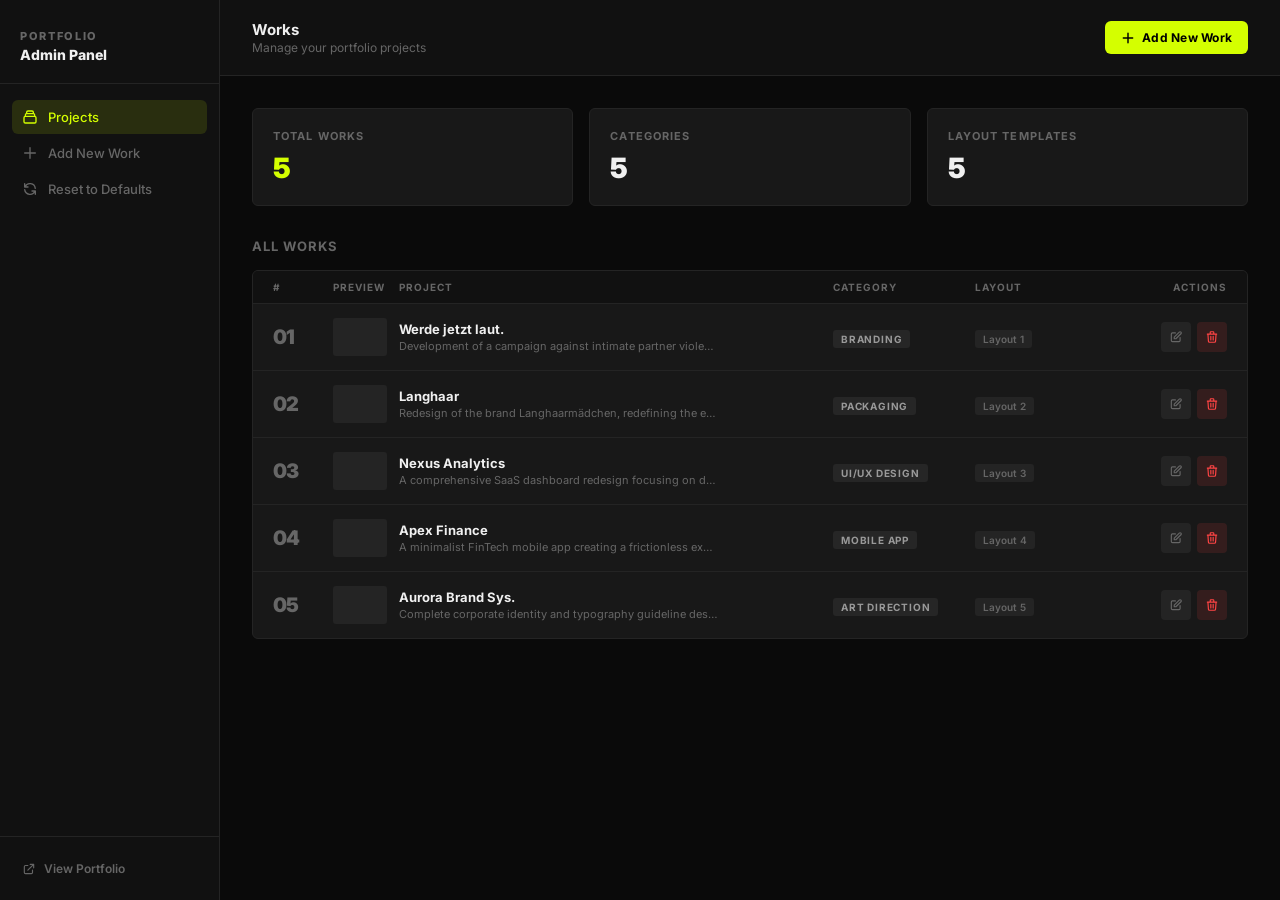
==== admin.html @ cf0fddd6 "Initial commit for portfolio" ====
<!DOCTYPE html>
<html lang="en">
<head>
  <meta charset="UTF-8" />
  <meta name="viewport" content="width=device-width, initial-scale=1.0" />
  <title>Admin — Portfolio</title>
  <link href="https://fonts.googleapis.com/css2?family=Inter:wght@300;400;500;600;700;800;900&display=swap" rel="stylesheet" />
  <script src="projects-data.js"></script>
  <style>
    *, *::before, *::after { box-sizing: border-box; margin: 0; padding: 0; }

    :root {
      --bg: #0a0a0a;
      --surface: #111111;
      --card: #181818;
      --border: #242424;
      --border-light: #2e2e2e;
      --accent: #d4ff00;
      --accent-dim: rgba(212,255,0,0.12);
      --text: #f0f0f0;
      --text-muted: #666;
      --text-dim: #999;
      --danger: #ff4444;
      --danger-dim: rgba(255,68,68,0.12);
      --success: #22c55e;
      --radius: 6px;
    }

    body {
      font-family: 'Inter', sans-serif;
      background: var(--bg);
      color: var(--text);
      display: flex;
      min-height: 100vh;
      overflow-x: hidden;
    }

    /* ── SIDEBAR ── */
    .sidebar {
      width: 220px;
      min-height: 100vh;
      background: var(--surface);
      border-right: 1px solid var(--border);
      display: flex;
      flex-direction: column;
      position: fixed;
      top: 0; left: 0;
      z-index: 100;
    }
    .sidebar-logo {
      padding: 24px 20px 20px;
      border-bottom: 1px solid var(--border);
    }
    .sidebar-logo span {
      font-size: 11px;
      font-weight: 800;
      letter-spacing: 0.15em;
      text-transform: uppercase;
      color: var(--text-muted);
    }
    .sidebar-logo strong {
      display: block;
      font-size: 14px;
      font-weight: 800;
      color: var(--text);
      margin-top: 2px;
    }
    .sidebar-nav { padding: 16px 12px; flex: 1; }
    .nav-item {
      display: flex;
      align-items: center;
      gap: 10px;
      padding: 9px 10px;
      border-radius: var(--radius);
      font-size: 13px;
      font-weight: 500;
      color: var(--text-muted);
      cursor: pointer;
      transition: all 0.15s;
      margin-bottom: 2px;
      text-decoration: none;
    }
    .nav-item:hover { background: var(--card); color: var(--text); }
    .nav-item.active { background: var(--accent-dim); color: var(--accent); }
    .nav-item svg { width: 16px; height: 16px; flex-shrink: 0; }
    .sidebar-footer {
      padding: 16px 12px;
      border-top: 1px solid var(--border);
    }
    .portfolio-link {
      display: flex;
      align-items: center;
      gap: 8px;
      font-size: 12px;
      font-weight: 600;
      color: var(--text-muted);
      text-decoration: none;
      padding: 8px 10px;
      border-radius: var(--radius);
      transition: all 0.15s;
    }
    .portfolio-link:hover { color: var(--text); background: var(--card); }

    /* ── MAIN ── */
    .main {
      margin-left: 220px;
      flex: 1;
      display: flex;
      flex-direction: column;
      min-height: 100vh;
    }

    /* ── TOPBAR ── */
    .topbar {
      padding: 20px 32px;
      border-bottom: 1px solid var(--border);
      display: flex;
      align-items: center;
      justify-content: space-between;
      background: var(--surface);
      position: sticky; top: 0; z-index: 50;
    }
    .topbar-title { font-size: 15px; font-weight: 700; }
    .topbar-sub { font-size: 12px; color: var(--text-muted); margin-top: 1px; }
    .btn {
      display: inline-flex;
      align-items: center;
      gap: 7px;
      padding: 9px 16px;
      border-radius: var(--radius);
      font-size: 12px;
      font-weight: 700;
      cursor: pointer;
      border: none;
      transition: all 0.15s;
      letter-spacing: 0.02em;
      font-family: inherit;
    }
    .btn-primary { background: var(--accent); color: #000; }
    .btn-primary:hover { background: #bcdf00; transform: translateY(-1px); }
    .btn-ghost { background: transparent; color: var(--text-muted); border: 1px solid var(--border); }
    .btn-ghost:hover { color: var(--text); border-color: var(--border-light); background: var(--card); }
    .btn-danger { background: var(--danger-dim); color: var(--danger); border: 1px solid rgba(255,68,68,0.25); }
    .btn-danger:hover { background: rgba(255,68,68,0.2); }
    .btn svg { width: 14px; height: 14px; }

    /* ── CONTENT ── */
    .content { padding: 32px; flex: 1; }

    /* ── STATS ── */
    .stats { display: grid; grid-template-columns: repeat(3, 1fr); gap: 16px; margin-bottom: 32px; }
    .stat-card {
      background: var(--card);
      border: 1px solid var(--border);
      border-radius: var(--radius);
      padding: 20px;
    }
    .stat-label { font-size: 11px; font-weight: 700; text-transform: uppercase; letter-spacing: 0.1em; color: var(--text-muted); margin-bottom: 8px; }
    .stat-value { font-size: 28px; font-weight: 900; letter-spacing: -0.03em; }
    .stat-value.accent { color: var(--accent); }

    /* ── SECTION HEADER ── */
    .section-header {
      display: flex;
      align-items: center;
      justify-content: space-between;
      margin-bottom: 16px;
    }
    .section-title { font-size: 13px; font-weight: 700; color: var(--text-muted); text-transform: uppercase; letter-spacing: 0.08em; }

    /* ── PROJECT TABLE ── */
    .project-table {
      background: var(--card);
      border: 1px solid var(--border);
      border-radius: var(--radius);
      overflow: hidden;
    }
    .project-row {
      display: grid;
      grid-template-columns: 48px 54px 1fr 130px 110px 130px;
      align-items: center;
      gap: 12px;
      padding: 14px 20px;
      border-bottom: 1px solid var(--border);
      transition: background 0.1s;
    }
    .project-row:last-child { border-bottom: none; }
    .project-row:hover { background: rgba(255,255,255,0.025); }
    .project-row.header-row {
      background: var(--surface);
      font-size: 10px;
      font-weight: 700;
      text-transform: uppercase;
      letter-spacing: 0.1em;
      color: var(--text-muted);
      padding: 10px 20px;
    }
    .proj-number { font-size: 20px; font-weight: 900; color: var(--text-muted); letter-spacing: -0.05em; }
    .proj-thumb {
      width: 54px; height: 38px;
      border-radius: 3px;
      overflow: hidden;
      background: var(--border);
      flex-shrink: 0;
    }
    .proj-thumb img { width: 100%; height: 100%; object-fit: cover; }
    .proj-title { font-size: 13px; font-weight: 700; }
    .proj-desc { font-size: 11px; color: var(--text-muted); margin-top: 2px; white-space: nowrap; overflow: hidden; text-overflow: ellipsis; max-width: 320px; }
    .proj-cat {
      font-size: 10px; font-weight: 700; text-transform: uppercase;
      letter-spacing: 0.08em;
      padding: 3px 8px;
      background: rgba(255,255,255,0.06);
      border-radius: 3px;
      color: var(--text-dim);
      white-space: nowrap;
      width: fit-content;
    }
    .layout-badge {
      font-size: 10px; font-weight: 600;
      color: var(--text-muted);
      padding: 3px 8px;
      background: var(--border);
      border-radius: 3px;
    }
    .row-actions { display: flex; gap: 6px; justify-content: flex-end; }
    .icon-btn {
      width: 30px; height: 30px;
      display: flex; align-items: center; justify-content: center;
      border-radius: 4px;
      border: none;
      cursor: pointer;
      transition: all 0.15s;
      font-family: inherit;
    }
    .icon-btn svg { width: 14px; height: 14px; }
    .icon-btn-edit { background: rgba(255,255,255,0.05); color: var(--text-muted); }
    .icon-btn-edit:hover { background: rgba(255,255,255,0.1); color: var(--text); }
    .icon-btn-del { background: var(--danger-dim); color: var(--danger); }
    .icon-btn-del:hover { background: rgba(255,68,68,0.2); }

    /* ── MODAL ── */
    .modal-overlay {
      position: fixed; inset: 0;
      background: rgba(0,0,0,0.85);
      backdrop-filter: blur(4px);
      z-index: 200;
      display: flex; align-items: center; justify-content: center;
      opacity: 0; pointer-events: none;
      transition: opacity 0.2s;
    }
    .modal-overlay.open { opacity: 1; pointer-events: all; }
    .modal {
      background: var(--surface);
      border: 1px solid var(--border-light);
      border-radius: 10px;
      width: 92%;
      max-width: 840px;
      max-height: 90vh;
      display: flex;
      flex-direction: column;
      transform: translateY(16px);
      transition: transform 0.2s;
      overflow: hidden;
    }
    .modal-overlay.open .modal { transform: translateY(0); }
    .modal-header {
      display: flex; align-items: center; justify-content: space-between;
      padding: 20px 24px;
      border-bottom: 1px solid var(--border);
      flex-shrink: 0;
    }
    .modal-title { font-size: 15px; font-weight: 800; }
    .modal-close {
      width: 32px; height: 32px;
      display: flex; align-items: center; justify-content: center;
      background: none; border: 1px solid var(--border);
      border-radius: 5px; cursor: pointer; color: var(--text-muted);
      font-size: 18px; line-height: 1;
      transition: all 0.15s; font-family: inherit;
    }
    .modal-close:hover { color: var(--text); border-color: var(--border-light); }

    /* Steps */
    .steps {
      display: flex;
      gap: 0;
      padding: 0 24px;
      border-bottom: 1px solid var(--border);
      flex-shrink: 0;
    }
    .step-tab {
      padding: 14px 18px;
      font-size: 11px;
      font-weight: 700;
      text-transform: uppercase;
      letter-spacing: 0.08em;
      color: var(--text-muted);
      border-bottom: 2px solid transparent;
      cursor: pointer;
      transition: all 0.15s;
      margin-bottom: -1px;
      display: flex; align-items: center; gap: 7px;
    }
    .step-tab.active { color: var(--accent); border-color: var(--accent); }
    .step-num {
      width: 18px; height: 18px;
      border-radius: 50%;
      background: var(--border);
      color: var(--text-muted);
      font-size: 9px; font-weight: 800;
      display: flex; align-items: center; justify-content: center;
    }
    .step-tab.active .step-num { background: var(--accent); color: #000; }

    .modal-body { padding: 24px; overflow-y: auto; flex: 1; }
    .step-panel { display: none; }
    .step-panel.active { display: block; }

    /* Form */
    .form-group { margin-bottom: 20px; }
    .form-label { font-size: 11px; font-weight: 700; text-transform: uppercase; letter-spacing: 0.08em; color: var(--text-muted); margin-bottom: 7px; display: block; }
    .form-input, .form-textarea, .form-select {
      width: 100%;
      background: var(--card);
      border: 1px solid var(--border-light);
      border-radius: var(--radius);
      padding: 10px 14px;
      font-size: 13px;
      font-weight: 500;
      color: var(--text);
      font-family: inherit;
      transition: border-color 0.15s;
      outline: none;
    }
    .form-input:focus, .form-textarea:focus, .form-select:focus { border-color: var(--accent); }
    .form-textarea { min-height: 80px; resize: vertical; line-height: 1.6; }
    .form-select option { background: var(--card); }
    .form-row { display: grid; grid-template-columns: 1fr 1fr; gap: 16px; }
    .form-hint { font-size: 11px; color: var(--text-muted); margin-top: 5px; }

    /* Layout templates */
    .template-grid { display: grid; grid-template-columns: repeat(5, 1fr); gap: 10px; }
    .template-card {
      border: 2px solid var(--border);
      border-radius: var(--radius);
      padding: 10px;
      cursor: pointer;
      transition: all 0.15s;
      background: var(--card);
    }
    .template-card:hover { border-color: var(--border-light); }
    .template-card.selected { border-color: var(--accent); background: var(--accent-dim); }
    .template-preview { width: 100%; aspect-ratio: 4/3; display: grid; gap: 2px; margin-bottom: 8px; }
    .t-cell { background: rgba(255,255,255,0.08); border-radius: 2px; }
    .t-cell.accent { background: rgba(212,255,0,0.25); }
    .template-name { font-size: 10px; font-weight: 700; text-transform: uppercase; letter-spacing: 0.06em; color: var(--text-dim); }
    .template-desc { font-size: 9px; color: var(--text-muted); margin-top: 2px; line-height: 1.4; }

    /* Image slots */
    .image-slots { display: flex; flex-direction: column; gap: 12px; }
    .image-slot {
      background: var(--card);
      border: 1px solid var(--border);
      border-radius: var(--radius);
      padding: 14px;
    }
    .slot-header { display: flex; align-items: center; gap: 10px; margin-bottom: 10px; }
    .slot-label { font-size: 11px; font-weight: 700; text-transform: uppercase; letter-spacing: 0.08em; color: var(--text-muted); }
    .slot-inputs { display: grid; grid-template-columns: 1fr auto; gap: 8px; align-items: start; }
    .slot-preview { width: 48px; height: 36px; border-radius: 3px; overflow: hidden; background: var(--border); flex-shrink: 0; }
    .slot-preview img { width: 100%; height: 100%; object-fit: cover; display: none; }
    .slot-or { font-size: 10px; color: var(--text-muted); text-align: center; margin: 6px 0; }
    .upload-btn {
      display: flex; align-items: center; gap: 6px;
      padding: 8px 12px;
      background: rgba(255,255,255,0.04);
      border: 1px dashed var(--border-light);
      border-radius: var(--radius);
      cursor: pointer;
      font-size: 11px; font-weight: 600;
      color: var(--text-muted); font-family: inherit;
      transition: all 0.15s; width: 100%;
    }
    .upload-btn:hover { border-color: var(--accent); color: var(--accent); }
    .upload-btn svg { width: 13px; height: 13px; }
    .slot-bg { display: flex; align-items: center; gap: 8px; margin-top: 8px; }
    .slot-bg-label { font-size: 10px; color: var(--text-muted); font-weight: 600; flex-shrink: 0; }
    .color-input { width: 30px; height: 24px; border-radius: 3px; border: 1px solid var(--border); cursor: pointer; padding: 0; background: none; }
    .color-hex { font-size: 11px; color: var(--text-dim); background: var(--card); border: 1px solid var(--border); border-radius: 3px; padding: 3px 7px; width: 80px; font-family: monospace; }

    /* Modal footer */
    .modal-footer {
      display: flex; align-items: center; justify-content: space-between;
      padding: 16px 24px;
      border-top: 1px solid var(--border);
      flex-shrink: 0;
      background: var(--surface);
    }

    /* Toast */
    .toast {
      position: fixed;
      bottom: 24px; right: 24px;
      background: var(--card);
      border: 1px solid var(--border-light);
      border-radius: var(--radius);
      padding: 12px 16px;
      font-size: 13px; font-weight: 600;
      z-index: 999;
      display: flex; align-items: center; gap: 8px;
      transform: translateY(80px);
      transition: transform 0.25s cubic-bezier(0.16,1,0.3,1);
      pointer-events: none;
    }
    .toast.show { transform: translateY(0); }
    .toast.success { border-color: rgba(34,197,94,0.4); }
    .toast.error { border-color: rgba(255,68,68,0.4); }
    .toast-dot { width: 8px; height: 8px; border-radius: 50%; flex-shrink: 0; }
    .toast.success .toast-dot { background: var(--success); }
    .toast.error .toast-dot { background: var(--danger); }

    /* Danger confirm */
    .confirm-overlay {
      position: fixed; inset: 0;
      background: rgba(0,0,0,0.7);
      z-index: 300;
      display: flex; align-items: center; justify-content: center;
      opacity: 0; pointer-events: none; transition: opacity 0.15s;
    }
    .confirm-overlay.open { opacity: 1; pointer-events: all; }
    .confirm-box {
      background: var(--surface);
      border: 1px solid var(--border-light);
      border-radius: 8px;
      padding: 28px 32px;
      max-width: 380px;
      text-align: center;
      transform: scale(0.95);
      transition: transform 0.15s;
    }
    .confirm-overlay.open .confirm-box { transform: scale(1); }
    .confirm-icon { font-size: 32px; margin-bottom: 12px; }
    .confirm-title { font-size: 15px; font-weight: 800; margin-bottom: 8px; }
    .confirm-text { font-size: 13px; color: var(--text-muted); margin-bottom: 24px; line-height: 1.5; }
    .confirm-actions { display: flex; gap: 10px; justify-content: center; }

    .empty-state {
      text-align: center;
      padding: 60px 24px;
      color: var(--text-muted);
    }
    .empty-state svg { width: 40px; height: 40px; margin: 0 auto 12px; opacity: 0.3; }
    .empty-state p { font-size: 13px; }

    input[type="file"] { display: none; }
    ::selection { background: var(--accent); color: #000; }
    ::-webkit-scrollbar { width: 6px; }
    ::-webkit-scrollbar-track { background: transparent; }
    ::-webkit-scrollbar-thumb { background: var(--border-light); border-radius: 3px; }
  </style>
</head>
<body>

<!-- SIDEBAR -->
<aside class="sidebar">
  <div class="sidebar-logo">
    <span>Portfolio</span>
    <strong>Admin Panel</strong>
  </div>
  <nav class="sidebar-nav">
    <div class="nav-item active">
      <svg fill="none" stroke="currentColor" viewBox="0 0 24 24"><path stroke-linecap="round" stroke-linejoin="round" stroke-width="2" d="M19 11H5m14 0a2 2 0 012 2v6a2 2 0 01-2 2H5a2 2 0 01-2-2v-6a2 2 0 012-2m14 0V9a2 2 0 00-2-2M5 11V9a2 2 0 012-2m0 0V5a2 2 0 012-2h6a2 2 0 012 2v2M7 7h10"/></svg>
      Projects
    </div>
    <div class="nav-item" onclick="openModal()">
      <svg fill="none" stroke="currentColor" viewBox="0 0 24 24"><path stroke-linecap="round" stroke-linejoin="round" stroke-width="2" d="M12 4v16m8-8H4"/></svg>
      Add New Work
    </div>
    <div class="nav-item" onclick="confirmReset()">
      <svg fill="none" stroke="currentColor" viewBox="0 0 24 24"><path stroke-linecap="round" stroke-linejoin="round" stroke-width="2" d="M4 4v5h.582m15.356 2A8.001 8.001 0 004.582 9m0 0H9m11 11v-5h-.581m0 0a8.003 8.003 0 01-15.357-2m15.357 2H15"/></svg>
      Reset to Defaults
    </div>
  </nav>
  <div class="sidebar-footer">
    <a href="index.html" target="_blank" class="portfolio-link">
      <svg fill="none" stroke="currentColor" viewBox="0 0 24 24" style="width:14px;height:14px"><path stroke-linecap="round" stroke-linejoin="round" stroke-width="2" d="M10 6H6a2 2 0 00-2 2v10a2 2 0 002 2h10a2 2 0 002-2v-4M14 4h6m0 0v6m0-6L10 14"/></svg>
      View Portfolio
    </a>
  </div>
</aside>

<!-- MAIN -->
<main class="main">
  <div class="topbar">
    <div>
      <div class="topbar-title">Works</div>
      <div class="topbar-sub">Manage your portfolio projects</div>
    </div>
    <button class="btn btn-primary" onclick="openModal()">
      <svg fill="none" stroke="currentColor" viewBox="0 0 24 24"><path stroke-linecap="round" stroke-linejoin="round" stroke-width="2.5" d="M12 4v16m8-8H4"/></svg>
      Add New Work
    </button>
  </div>

  <div class="content">
    <!-- Stats -->
    <div class="stats">
      <div class="stat-card"><div class="stat-label">Total Works</div><div class="stat-value accent" id="stat-total">0</div></div>
      <div class="stat-card"><div class="stat-label">Categories</div><div class="stat-value" id="stat-cats">0</div></div>
      <div class="stat-card"><div class="stat-label">Layout Templates</div><div class="stat-value">5</div></div>
    </div>

    <!-- Projects -->
    <div class="section-header">
      <div class="section-title">All Works</div>
    </div>
    <div class="project-table">
      <div class="project-row header-row">
        <div>#</div><div>Preview</div><div>Project</div><div>Category</div><div>Layout</div><div style="text-align:right">Actions</div>
      </div>
      <div id="projects-list"></div>
    </div>
  </div>
</main>

<!-- ADD/EDIT MODAL -->
<div class="modal-overlay" id="modal-overlay">
  <div class="modal">
    <div class="modal-header">
      <div class="modal-title" id="modal-title">Add New Work</div>
      <button class="modal-close" onclick="closeModal()">×</button>
    </div>
    <div class="steps">
      <div class="step-tab active" onclick="goStep(1)" data-step="1"><span class="step-num">1</span> Info</div>
      <div class="step-tab" onclick="goStep(2)" data-step="2"><span class="step-num">2</span> Layout</div>
      <div class="step-tab" onclick="goStep(3)" data-step="3"><span class="step-num">3</span> Images</div>
    </div>
    <div class="modal-body">

      <!-- Step 1: Info -->
      <div class="step-panel active" id="step-1">
        <div class="form-row">
          <div class="form-group">
            <label class="form-label">Project Title *</label>
            <input type="text" id="f-title" class="form-input" placeholder="e.g. Werde jetzt laut." />
          </div>
          <div class="form-group">
            <label class="form-label">Category *</label>
            <input type="text" id="f-category" class="form-input" placeholder="e.g. Branding, UI/UX, Packaging" />
          </div>
        </div>
        <div class="form-group">
          <label class="form-label">Description *</label>
          <textarea id="f-desc" class="form-textarea" placeholder="Short description of the project…"></textarea>
        </div>
      </div>

      <!-- Step 2: Layout -->
      <div class="step-panel" id="step-2">
        <div class="form-group">
          <label class="form-label">Choose Bento Grid Layout</label>
          <div class="template-grid" id="template-grid"></div>
        </div>
      </div>

      <!-- Step 3: Images -->
      <div class="step-panel" id="step-3">
        <div class="image-slots" id="image-slots"></div>
      </div>

    </div>
    <div class="modal-footer">
      <button class="btn btn-ghost" id="btn-prev" onclick="changeStep(-1)" style="display:none">← Back</button>
      <div style="margin-left:auto;display:flex;gap:10px">
        <button class="btn btn-ghost" onclick="closeModal()">Cancel</button>
        <button class="btn btn-primary" id="btn-next" onclick="changeStep(1)">Next →</button>
        <button class="btn btn-primary" id="btn-save" onclick="saveProject()" style="display:none">Save Work ✓</button>
      </div>
    </div>
  </div>
</div>

<!-- CONFIRM DELETE -->
<div class="confirm-overlay" id="confirm-overlay">
  <div class="confirm-box">
    <div class="confirm-icon">🗑️</div>
    <div class="confirm-title">Delete this work?</div>
    <div class="confirm-text">This will permanently remove the project from your portfolio and cannot be undone.</div>
    <div class="confirm-actions">
      <button class="btn btn-ghost" onclick="closeConfirm()">Cancel</button>
      <button class="btn btn-danger" id="confirm-delete-btn">Delete</button>
    </div>
  </div>
</div>

<!-- CONFIRM RESET -->
<div class="confirm-overlay" id="reset-overlay">
  <div class="confirm-box">
    <div class="confirm-icon">⚠️</div>
    <div class="confirm-title">Reset to defaults?</div>
    <div class="confirm-text">This will restore the original 5 projects and remove all your changes.</div>
    <div class="confirm-actions">
      <button class="btn btn-ghost" onclick="document.getElementById('reset-overlay').classList.remove('open')">Cancel</button>
      <button class="btn btn-danger" onclick="doReset()">Reset</button>
    </div>
  </div>
</div>

<!-- TOAST -->
<div class="toast" id="toast"><div class="toast-dot"></div><span id="toast-msg"></span></div>

<script>
// ─── State ───────────────────────────────────────────────────────────────
let currentStep = 1;
let editingId = null;
let selectedTemplate = 1;
let imageData = {}; // slot index → { url, alt, bg, file }

// ─── Template visual diagrams ─────────────────────────────────────────────
const TEMPLATE_VISUALS = {
  1: { name:'Poster + Details', desc:'Big poster + 3 cells',
       grid:'grid-template-columns:1fr 1fr 1fr 1fr;grid-template-rows:1fr 1fr',
       cells:[
         {cs:2,rs:2,accent:true},{cs:1,rs:1},{cs:1,rs:1},{cs:2,rs:1}
       ]},
  2: { name:'Hero + Side Stack', desc:'Big hero + 2 side cells',
       grid:'grid-template-columns:1fr 1fr 1fr;grid-template-rows:1fr 1fr',
       cells:[{cs:2,rs:2,accent:true},{cs:1,rs:1},{cs:1,rs:1}]},
  3: { name:'Wide Main + 2', desc:'3-wide main + 2 stacked',
       grid:'grid-template-columns:1fr 1fr 1fr 1fr;grid-template-rows:1fr 1fr',
       cells:[{cs:3,rs:2,accent:true},{cs:1,rs:1},{cs:1,rs:1}]},
  4: { name:'Twin Tall + Feature', desc:'2 tall + 1 wide feature',
       grid:'grid-template-columns:1fr 1fr 1fr 1fr;grid-template-rows:1fr 1fr',
       cells:[{cs:1,rs:2},{cs:1,rs:2},{cs:2,rs:2,accent:true}]},
  5: { name:'Typography + Brand', desc:'Type panel + badge + strip',
       grid:'grid-template-columns:1fr 1fr 1fr;grid-template-rows:1fr 0.8fr',
       cells:[{cs:2,rs:1,accent:true},{cs:1,rs:1},{cs:3,rs:1}]}
};

// ─── Init ─────────────────────────────────────────────────────────────────
function init() {
  renderProjectList();
  renderTemplateGrid();
}

// ─── Render project list ──────────────────────────────────────────────────
function renderProjectList() {
  const projects = getProjects();
  const list = document.getElementById('projects-list');
  document.getElementById('stat-total').textContent = projects.length;
  const cats = new Set(projects.map(p => p.category));
  document.getElementById('stat-cats').textContent = cats.size;

  if (!projects.length) {
    list.innerHTML = `<div class="empty-state">
      <svg fill="none" stroke="currentColor" viewBox="0 0 24 24"><path stroke-linecap="round" stroke-linejoin="round" stroke-width="1.5" d="M19 11H5m14 0a2 2 0 012 2v6a2 2 0 01-2 2H5a2 2 0 01-2-2v-6a2 2 0 012-2m14 0V9a2 2 0 00-2-2M5 11V9a2 2 0 012-2m0 0V5a2 2 0 012-2h6a2 2 0 012 2v2M7 7h10"/></svg>
      <p>No projects yet. Click "Add New Work" to get started.</p></div>`;
    return;
  }

  list.innerHTML = projects.map(p => {
    const thumb = p.images && p.images[0] && p.images[0].url
      ? `<img src="${p.images[0].url}" alt="" onerror="this.style.display='none'">`
      : '';
    const tname = LAYOUT_TEMPLATES[p.layoutTemplate]?.name || 'Custom';
    return `
    <div class="project-row" data-id="${p.id}">
      <div class="proj-number">${p.number}</div>
      <div class="proj-thumb">${thumb}</div>
      <div>
        <div class="proj-title">${p.title}</div>
        <div class="proj-desc">${p.description}</div>
      </div>
      <div><span class="proj-cat">${p.category}</span></div>
      <div><span class="layout-badge">Layout ${p.layoutTemplate}</span></div>
      <div class="row-actions">
        <button class="icon-btn icon-btn-edit" onclick="openEdit('${p.id}')" title="Edit">
          <svg fill="none" stroke="currentColor" viewBox="0 0 24 24"><path stroke-linecap="round" stroke-linejoin="round" stroke-width="2" d="M11 5H6a2 2 0 00-2 2v11a2 2 0 002 2h11a2 2 0 002-2v-5m-1.414-9.414a2 2 0 112.828 2.828L11.828 15H9v-2.828l8.586-8.586z"/></svg>
        </button>
        <button class="icon-btn icon-btn-del" onclick="confirmDelete('${p.id}')" title="Delete">
          <svg fill="none" stroke="currentColor" viewBox="0 0 24 24"><path stroke-linecap="round" stroke-linejoin="round" stroke-width="2" d="M19 7l-.867 12.142A2 2 0 0116.138 21H7.862a2 2 0 01-1.995-1.858L5 7m5 4v6m4-6v6m1-10V4a1 1 0 00-1-1h-4a1 1 0 00-1 1v3M4 7h16"/></svg>
        </button>
      </div>
    </div>`;
  }).join('');
}

// ─── Template grid ────────────────────────────────────────────────────────
function renderTemplateGrid() {
  const grid = document.getElementById('template-grid');
  grid.innerHTML = Object.entries(TEMPLATE_VISUALS).map(([id, t]) => {
    const cells = t.cells.map(c =>
      `<div class="t-cell ${c.accent?'accent':''}" style="grid-column:span ${c.cs};grid-row:span ${c.rs}"></div>`
    ).join('');
    return `
    <div class="template-card ${selectedTemplate==id?'selected':''}" onclick="selectTemplate(${id})">
      <div class="template-preview" style="display:grid;${t.grid};gap:2px">${cells}</div>
      <div class="template-name">${t.name}</div>
      <div class="template-desc">${t.desc}</div>
    </div>`;
  }).join('');
}

function selectTemplate(id) {
  selectedTemplate = parseInt(id);
  renderTemplateGrid();
  buildImageSlots();
}

// ─── Image slots ──────────────────────────────────────────────────────────
function buildImageSlots() {
  const tmpl = LAYOUT_TEMPLATES[selectedTemplate];
  if (!tmpl) return;
  const container = document.getElementById('image-slots');
  container.innerHTML = Array.from({length: tmpl.slots}, (_, i) => {
    const label = tmpl.slotLabels[i] || `Image ${i+1}`;
    const cur = imageData[i] || {};
    const bg = cur.bg || '#f3f4f6';
    return `
    <div class="image-slot">
      <div class="slot-header">
        <div class="slot-preview" id="preview-${i}"><img id="preview-img-${i}" src="${cur.url||''}" ${cur.url?'':'style="display:none"' } alt=""></div>
        <span class="slot-label">Slot ${i+1} — ${label}</span>
      </div>
      <div style="display:grid;grid-template-columns:1fr auto;gap:8px;align-items:center">
        <input type="text" class="form-input" id="img-url-${i}" placeholder="Image URL or leave empty" value="${cur.url||''}"
          oninput="onUrlInput(${i},this.value)" style="font-size:12px" />
        <button class="upload-btn" style="width:auto;white-space:nowrap" onclick="document.getElementById('file-input-${i}').click()">
          <svg fill="none" stroke="currentColor" viewBox="0 0 24 24"><path stroke-linecap="round" stroke-linejoin="round" stroke-width="2" d="M4 16v1a3 3 0 003 3h10a3 3 0 003-3v-1m-4-8l-4-4m0 0L8 8m4-4v12"/></svg>
          Upload
        </button>
        <input type="file" id="file-input-${i}" accept="image/*" onchange="onFileUpload(${i},this)">
      </div>
      <div class="slot-bg">
        <span class="slot-bg-label">Cell BG:</span>
        <input type="color" class="color-input" id="bg-color-${i}" value="${bg}" oninput="onBgChange(${i},this.value)">
        <input type="text" class="color-hex" id="bg-hex-${i}" value="${bg}" oninput="onBgHex(${i},this.value)">
        <input type="text" class="form-input" id="img-alt-${i}" placeholder="Alt text" value="${cur.alt||''}" style="font-size:11px;flex:1">
      </div>
    </div>`;
  }).join('');
}

function onUrlInput(i, val) {
  if (!imageData[i]) imageData[i] = {};
  imageData[i].url = val;
  const img = document.getElementById(`preview-img-${i}`);
  img.src = val;
  img.style.display = val ? 'block' : 'none';
}

function onFileUpload(i, input) {
  const file = input.files[0];
  if (!file) return;
  const reader = new FileReader();
  reader.onload = e => {
    if (!imageData[i]) imageData[i] = {};
    imageData[i].url = e.target.result;
    document.getElementById(`img-url-${i}`).value = '';
    const img = document.getElementById(`preview-img-${i}`);
    img.src = e.target.result;
    img.style.display = 'block';
  };
  reader.readAsDataURL(file);
}

function onBgChange(i, val) {
  if (!imageData[i]) imageData[i] = {};
  imageData[i].bg = val;
  document.getElementById(`bg-hex-${i}`).value = val;
}

function onBgHex(i, val) {
  if (!imageData[i]) imageData[i] = {};
  imageData[i].bg = val;
  document.getElementById(`bg-color-${i}`).value = val;
}

// ─── Modal open/close ─────────────────────────────────────────────────────
function openModal() {
  editingId = null;
  currentStep = 1;
  selectedTemplate = 1;
  imageData = {};
  document.getElementById('modal-title').textContent = 'Add New Work';
  document.getElementById('f-title').value = '';
  document.getElementById('f-category').value = '';
  document.getElementById('f-desc').value = '';
  renderTemplateGrid();
  buildImageSlots();
  goStep(1);
  document.getElementById('modal-overlay').classList.add('open');
}

function openEdit(id) {
  const p = getProjects().find(x => x.id === id);
  if (!p) return;
  editingId = id;
  currentStep = 1;
  selectedTemplate = p.layoutTemplate || 1;
  imageData = {};
  (p.images || []).forEach((img, i) => { imageData[i] = { ...img }; });
  document.getElementById('modal-title').textContent = 'Edit Work — ' + p.title;
  document.getElementById('f-title').value = p.title;
  document.getElementById('f-category').value = p.category;
  document.getElementById('f-desc').value = p.description;
  renderTemplateGrid();
  buildImageSlots();
  goStep(1);
  document.getElementById('modal-overlay').classList.add('open');
}

function closeModal() {
  document.getElementById('modal-overlay').classList.remove('open');
}

// ─── Steps ────────────────────────────────────────────────────────────────
function goStep(n) {
  currentStep = n;
  document.querySelectorAll('.step-panel').forEach(el => el.classList.remove('active'));
  document.querySelectorAll('.step-tab').forEach(el => {
    el.classList.toggle('active', parseInt(el.dataset.step) === n);
  });
  document.getElementById(`step-${n}`).classList.add('active');

  document.getElementById('btn-prev').style.display = n > 1 ? 'inline-flex' : 'none';
  document.getElementById('btn-next').style.display = n < 3 ? 'inline-flex' : 'none';
  document.getElementById('btn-save').style.display = n === 3 ? 'inline-flex' : 'none';

  if (n === 3) buildImageSlots();
}

function changeStep(dir) {
  if (dir === 1 && !validateStep(currentStep)) return;
  const next = Math.max(1, Math.min(3, currentStep + dir));
  goStep(next);
}

function validateStep(step) {
  if (step === 1) {
    if (!document.getElementById('f-title').value.trim()) { showToast('Project title is required', 'error'); return false; }
    if (!document.getElementById('f-category').value.trim()) { showToast('Category is required', 'error'); return false; }
    if (!document.getElementById('f-desc').value.trim()) { showToast('Description is required', 'error'); return false; }
  }
  return true;
}

// ─── Save ─────────────────────────────────────────────────────────────────
function saveProject() {
  if (!validateStep(1)) { goStep(1); return; }

  const tmpl = LAYOUT_TEMPLATES[selectedTemplate];
  const images = Array.from({length: tmpl?.slots || 3}, (_, i) => {
    const d = imageData[i] || {};
    return {
      url: d.url || document.getElementById(`img-url-${i}`)?.value || '',
      alt: document.getElementById(`img-alt-${i}`)?.value || '',
      bg: d.bg || document.getElementById(`bg-hex-${i}`)?.value || '#f3f4f6',
      fallback: ''
    };
  });

  const data = {
    title: document.getElementById('f-title').value.trim(),
    category: document.getElementById('f-category').value.trim(),
    description: document.getElementById('f-desc').value.trim(),
    layoutTemplate: selectedTemplate,
    images
  };

  if (editingId) {
    updateProject(editingId, data);
    showToast('Work updated successfully', 'success');
  } else {
    addProject(data);
    showToast('Work added to portfolio', 'success');
  }
  closeModal();
  renderProjectList();
}

// ─── Delete ───────────────────────────────────────────────────────────────
let deleteTarget = null;
function confirmDelete(id) {
  deleteTarget = id;
  document.getElementById('confirm-overlay').classList.add('open');
  document.getElementById('confirm-delete-btn').onclick = () => {
    deleteProject(deleteTarget);
    closeConfirm();
    renderProjectList();
    showToast('Work deleted', 'success');
  };
}
function closeConfirm() {
  document.getElementById('confirm-overlay').classList.remove('open');
  deleteTarget = null;
}

// ─── Reset ────────────────────────────────────────────────────────────────
function confirmReset() {
  document.getElementById('reset-overlay').classList.add('open');
}
function doReset() {
  resetToDefaults();
  document.getElementById('reset-overlay').classList.remove('open');
  renderProjectList();
  showToast('Reset to default projects', 'success');
}

// ─── Toast ────────────────────────────────────────────────────────────────
let toastTimer;
function showToast(msg, type = 'success') {
  const t = document.getElementById('toast');
  document.getElementById('toast-msg').textContent = msg;
  t.className = `toast ${type}`;
  t.classList.add('show');
  clearTimeout(toastTimer);
  toastTimer = setTimeout(() => t.classList.remove('show'), 3000);
}

// Close modal on overlay click
document.getElementById('modal-overlay').addEventListener('click', e => {
  if (e.target === document.getElementById('modal-overlay')) closeModal();
});
document.getElementById('confirm-overlay').addEventListener('click', e => {
  if (e.target === document.getElementById('confirm-overlay')) closeConfirm();
});

init();
</script>
</body>
</html>
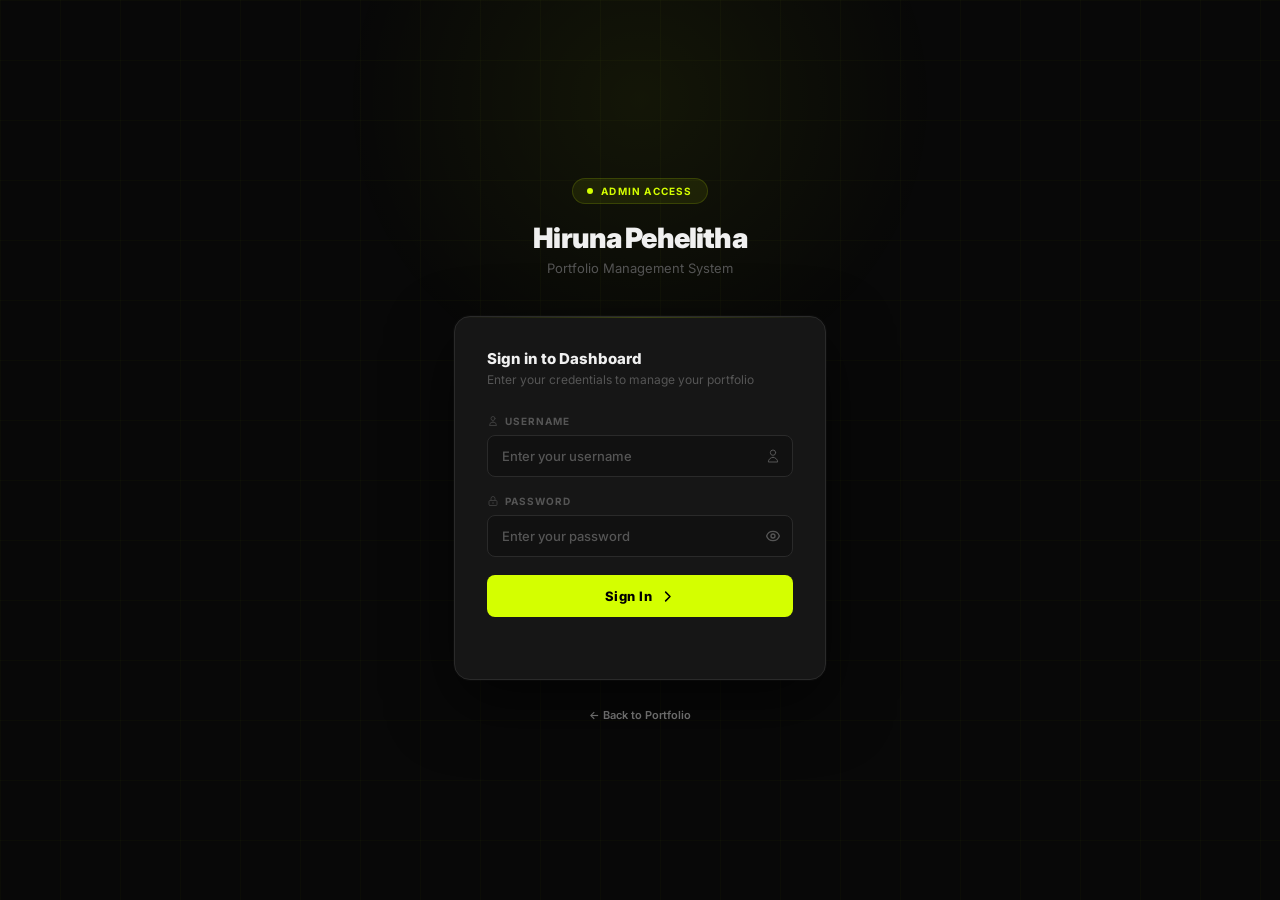
==== commit 388e73aa: "Add professional admin login page with SHA-256 auth and session protection" ====
--- a/admin.html
+++ b/admin.html
@@ -462,6 +462,17 @@
 </head>
 <body>
 
+<!-- ── AUTH GUARD ── -->
+<script>
+  (function() {
+    const SESSION_KEY   = 'portfolio_admin_token';
+    const SESSION_TOKEN = 'hp_adm_2026_session_active';
+    if (sessionStorage.getItem(SESSION_KEY) !== SESSION_TOKEN) {
+      window.location.replace('login.html');
+    }
+  })();
+</script>
+
 <!-- SIDEBAR -->
 <aside class="sidebar">
   <div class="sidebar-logo">
@@ -487,6 +498,10 @@
       <svg fill="none" stroke="currentColor" viewBox="0 0 24 24" style="width:14px;height:14px"><path stroke-linecap="round" stroke-linejoin="round" stroke-width="2" d="M10 6H6a2 2 0 00-2 2v10a2 2 0 002 2h10a2 2 0 002-2v-4M14 4h6m0 0v6m0-6L10 14"/></svg>
       View Portfolio
     </a>
+    <button onclick="adminLogout()" class="portfolio-link" style="width:100%;background:none;border:none;cursor:pointer;color:var(--danger);margin-top:4px;text-align:left" title="Sign Out">
+      <svg fill="none" stroke="currentColor" viewBox="0 0 24 24" style="width:14px;height:14px;flex-shrink:0"><path stroke-linecap="round" stroke-linejoin="round" stroke-width="2" d="M17 16l4-4m0 0l-4-4m4 4H7m6 4v1a3 3 0 01-3 3H6a3 3 0 01-3-3V7a3 3 0 013-3h4a3 3 0 013 3v1"/></svg>
+      Sign Out
+    </button>
   </div>
 </aside>
 
@@ -927,6 +942,12 @@
   if (e.target === document.getElementById('confirm-overlay')) closeConfirm();
 });
 
+// ─── Logout ──────────────────────────────────────────────────────────────
+function adminLogout() {
+  sessionStorage.removeItem('portfolio_admin_token');
+  window.location.replace('login.html');
+}
+
 init();
 </script>
 </body>
